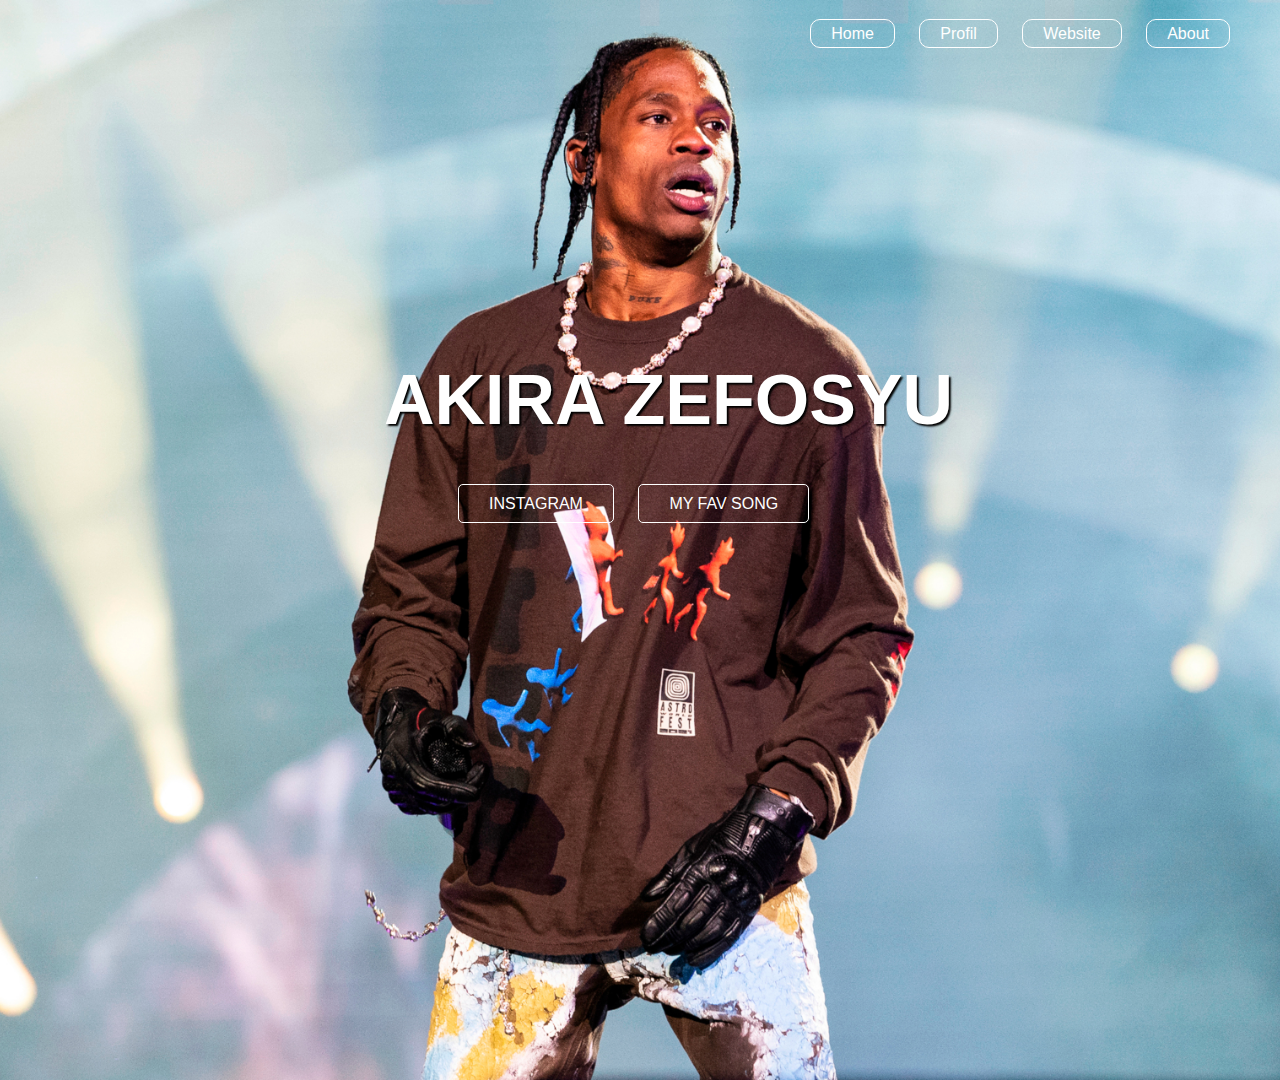
==== index.html @ 4022ef32 "Add files via upload" ====
<!DOCTYPE html>
<html>
<head>
     <title>AKIRA ZEFOSYU</title>
      <link rel="stylesheet" href="style.css">
</head>
<body>
    <header>
        <div class="main">
           
            <ul>
                <li class="active"><a href="#">Home</a></li>
                <li><a href="#">Profil</a></li>
                <li><a href="#">Website</a></li>
                <li><a href="about.html">About</a></li>
            </ul>
            </div>
            <div class="button">
                <a href="https://www.instagram.com/louvis.yet" class="btn1">INSTAGRAM</a>
                <a href="https://youtu.be/Z4reQmzuB4M" class="btn1">MY FAV SONG</a>
            </div>
            <dic class="title">
                <h1>AKIRA ZEFOSYU</h1>
            </div>
        </header>
</body>
</html>
---- style.css ----
*{
    margin: 0;
    padding: 0;
    font-family: sans-serif;
}
header{
    background-image:url(travis.jpg);
    height: 120vh;
    background-size: cover;
    background-position: center;
}
ul{
    float: right;
    list-style-type: none;
    margin-top: 25px;
}
ul li{
    display: inline-block;
}
ul li a{
    border-radius: 10px;
    text-decoration: none;
    color: rgb(255, 255, 255);
    padding: 5px 20px;
    border: 1px solid;
    transition: 0.6s;
    margin: 10px;

}
ul li a:hover{
    background-color: rgb(0, 0, 0);
    color: rgb(255, 255, 255);
}
.logo img{
    float: left;
    width: 180px;
    height: auto;
}
.main{
    max-width: 1200px;
    margin: auto;
}
.title {
     position: absolute;
     top: 40%;
     left: 30%;
     transform: translate(-50% -50);
}
.title h1{
    text-shadow: 2px 2px 2px black;
    font-family: sans-serif;
    color: rgb(255, 255, 255);
    font-size: 70px;
}
.button{
    position: absolute;
    top: 55%;
    left: 35%;
    transform: translate(-50%-50%);
}
.btn1{
    border: 1px solid rgb(255, 255, 255);
    padding: 10px 30px;
    color: rgb(255, 255, 255);
    text-decoration: none;
    transition: 0.6s ease;
    border-radius: 5px;
    margin: 10px;
}
.btn1:hover{
    background-color: rgb(0, 0, 0);
    color: rgb(255, 255, 255);

}

/* buat about */

@import url('https://fonts.googleapis.com/css2?family=Poppins:wght@200;300;400;500;600;700;800&display=swap');

*{
    padding: 0;
    margin: 0;
    box-sizing: border-box;
}
body{
    font-family: 'Poppins', sans-serif;
}
.about-wrapper{
    height: 100vh;
}
.about-left{
    background-color: #21D4FD;
    background-image: url('lah.png');
    display: flex;
    flex-direction: column;
    align-items: center;
    justify-content: center;
    height: 100vh;
    color:#fff
}
.about-left-content > div{
    background: #12192c;
    padding: 4rem 4rem 2.5rem 5rem;
    text-align: center;
    
    border-radius: 12px 12px 0 0;
}
.about-left-content{
    box-shadow: 0px 0px 18px -1px rgba(0, 0, 0, 0.39);
    -webkit-box-shadow: 0px 0px 18px -1px rgba(0, 0, 0, 0.39);
    -moz-box-shadow: 0px 0px 18px -1px rgba(0, 0, 0, 0.39);
    border-radius: 12px;
    width:80%;
}
.about-img img{
    display: block;
    width: 200px;
}
.about-img{
    width: 200px;
    height: 200px;
    overflow: hidden;
    border-radius: 50%;
    transition: all 0.5s ease-in-out;
}
.shadow{
    margin-left: auto;
    margin-right: auto;
    border-radius: 50%;
    width: 200px;
    height: 200px;
}



.about-left-content h2{
    font-size: 2rem;
    margin: 2.2rem 0 0.6rem 0;
    line-height: 1.2;
    padding-bottom: 1rem;
    border-bottom: 2px solid #B721FF;
}
.about-left-content h3{
    text-transform: uppercase;
    font-weight: 300;
    letter-spacing: 5px;
    margin-top: 1.2rem;
}
.icons{
    background: #12192c;
    display: flex;
    justify-content: center;
    padding: 0.8rem 0;
    border-radius: 0 0 12px 12px;
}
.icons li{
    list-style-type: none;
    background: #000000;
    color: rgb(255, 255, 255);
    width: 40px;
    height: 40px;
    margin: 0 0.5rem;
    border-radius: 50%;
    display: flex;
    justify-content: center;
    align-items: center;
    font-size: 1.2rem;
    cursor: pointer;
    transition: all 0.5s ease-in-out;
}
.icons li:hover{
    background: #edffec;
    color: #000;
}
.about-right{
    background: #12192c;
    height: 100vh;
    display: flex;
    flex-direction: column;
    align-items: center;
    justify-content: center;
    padding: 0 5rem;
    text-align: center;
    color:#fff
}
.about-right h1{
    font-size: 5rem;
    text-transform: uppercase;
}
.about-right h1 span{
    color: #B721FF;
}
.about-right h2{
    font-weight: 600;
}
.about-btns{
    display: flex;
    margin: 2rem 0;
}
.btn{
    border: none;
    font-size: 0.9rem;
    text-transform: uppercase;
    border: 2px solid #fff;
    border-radius: 20px;
    padding: 0.55rem 0;
    width: 130px;
    font-weight: 600;
    background: transparent;
    margin: 0 0.5rem;
    cursor: pointer;
    color:#fff
}
.btn.btn-pink{
    background: #000000;
    color: #fff;
    border-color: #ffffff;
    transition: all 0.5s ease-in-out;
    text-decoration: none;
}
.btn.btn-pink:hover{
    background: transparent;
    border-color: #fff;
    color: #fff;
}
.btn.btn-white{
    transition: all 0.5s ease-in-out;
    text-decoration: none;
}
.btn.btn-white:hover{
    background: #000000;
    border-color: #ffffff;
    color: #fff;
    text-decoration:none;
}
.about-para p{
    font-weight: 300;
    padding: 0.5rem;
    opacity: 0.8;
}

@media screen and (min-width: 992px){
    .about-wrapper{
        display: grid;
        grid-template-columns: repeat(2, 2fr);
    }

    .about-left{
        position: relative;
    }
    .about-left-content{
        position: absolute;
        width:80%
    
    }
}
.credit{
    text-align: center;
    color: #fff;
    font-family: 'Trebuchet MS', 'Lucida Sans Unicode', 'Lucida Grande', 'Lucida Sans', Arial, sans-serif;
}
.credit a{
    text-decoration: none;
    color:#722994;
    font-weight: bold;
}
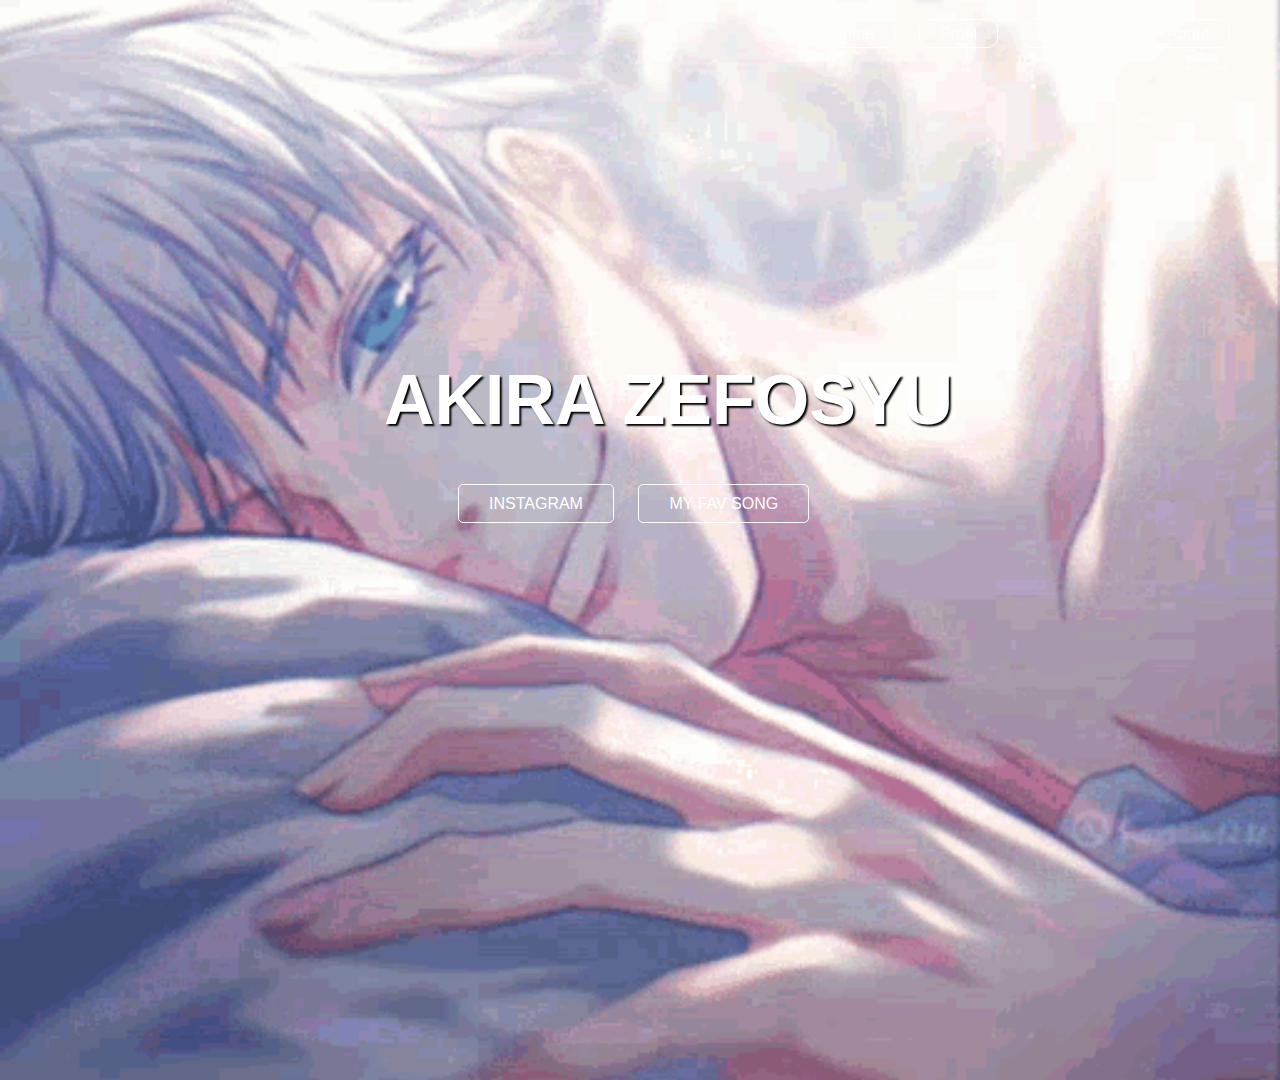
==== commit 3bc65548: "Add files via upload" ====
--- a/index.html
+++ b/index.html
@@ -7,7 +7,6 @@
 <body>
     <header>
         <div class="main">
-           
             <ul>
                 <li class="active"><a href="#">Home</a></li>
                 <li><a href="#">Profil</a></li>
@@ -17,11 +16,14 @@
             </div>
             <div class="button">
                 <a href="https://www.instagram.com/louvis.yet" class="btn1">INSTAGRAM</a>
-                <a href="https://youtu.be/Z4reQmzuB4M" class="btn1">MY FAV SONG</a>
+                <a href="https://youtu.be/kTJczUoc26U" class="btn1">MY FAV SONG</a>
             </div>
-            <dic class="title">
+            <div class="title">
                 <h1>AKIRA ZEFOSYU</h1>
             </div>
         </header>
 </body>
+
+<!-- buat framework -->
+<script src="particles.js"></script>
 </html>
--- a/style.css
+++ b/style.css
@@ -4,7 +4,7 @@
     font-family: sans-serif;
 }
 header{
-    background-image:url(travis.jpg);
+    background-image: url(test.gif);
     height: 120vh;
     background-size: cover;
     background-position: center;
@@ -206,7 +206,7 @@
     padding: 0.55rem 0;
     width: 130px;
     font-weight: 600;
-    background: transparent;
+    background: transparent;    
     margin: 0 0.5rem;
     cursor: pointer;
     color:#fff
